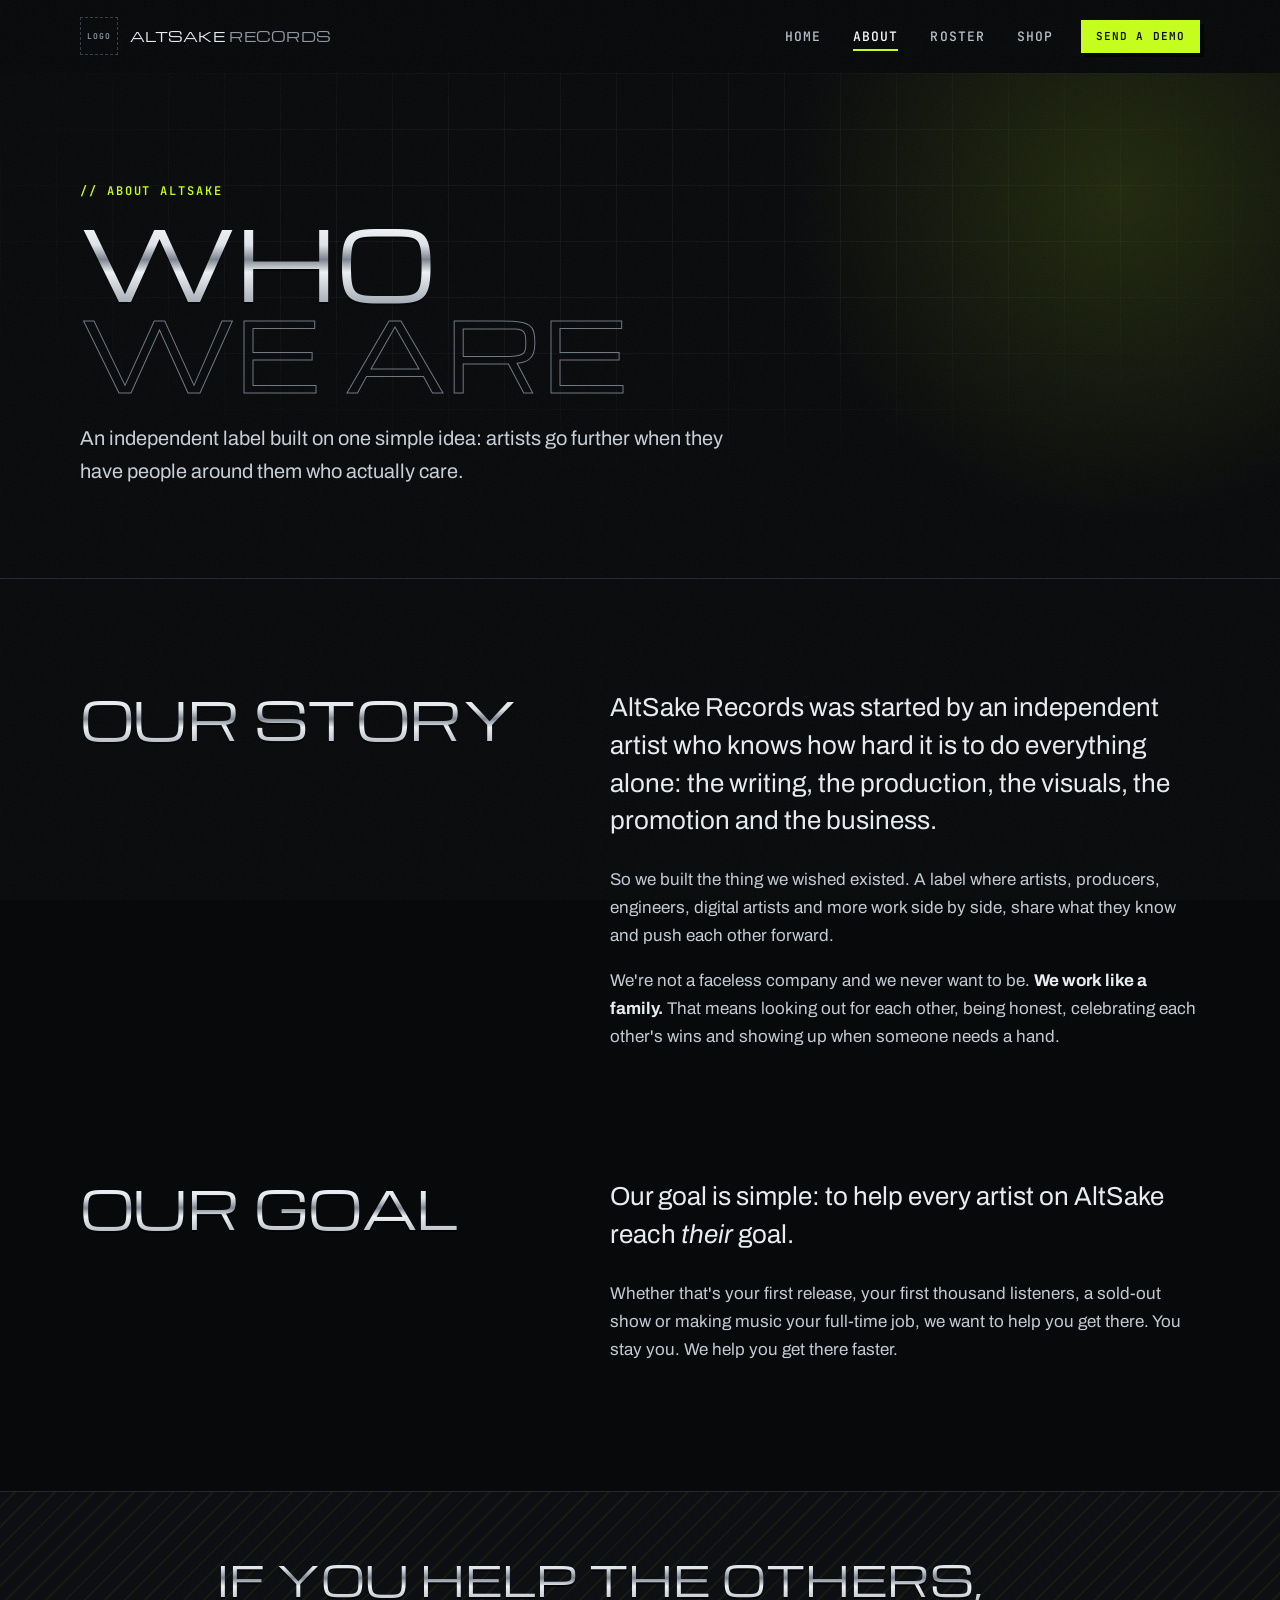
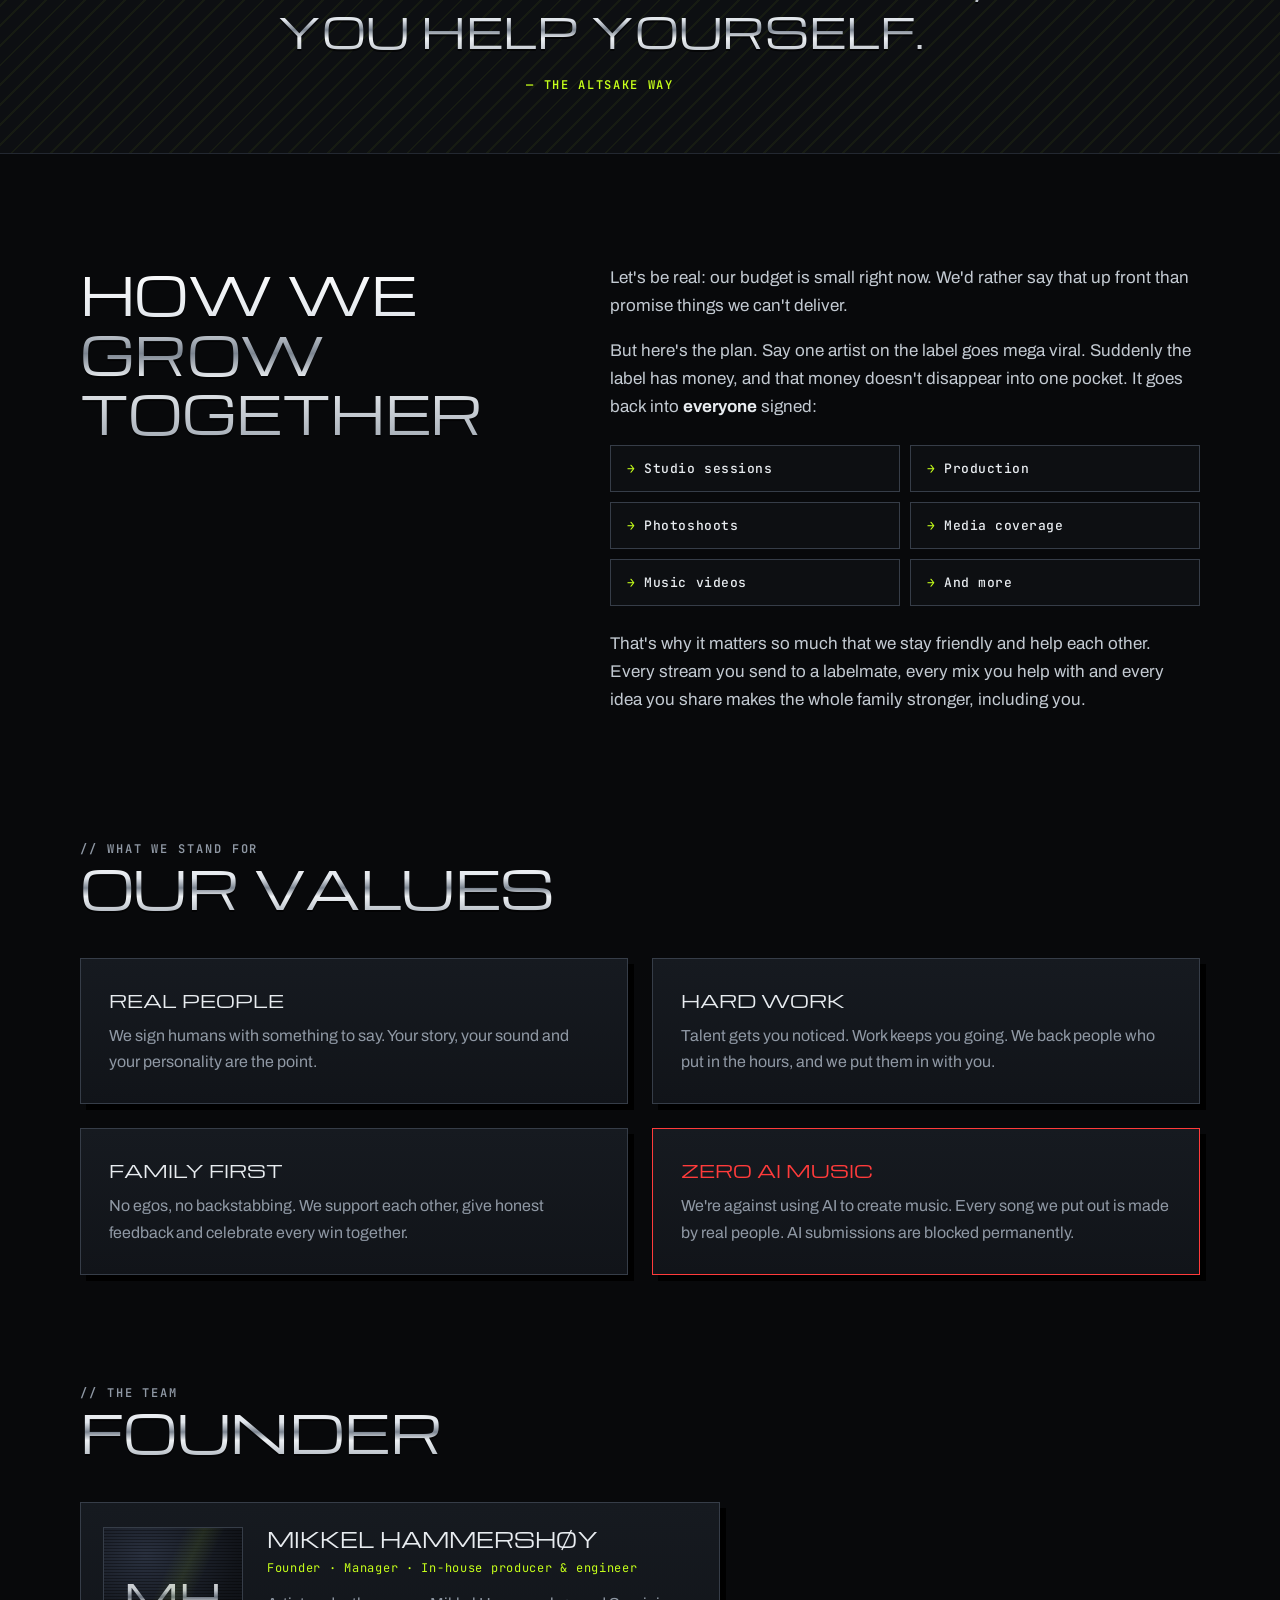
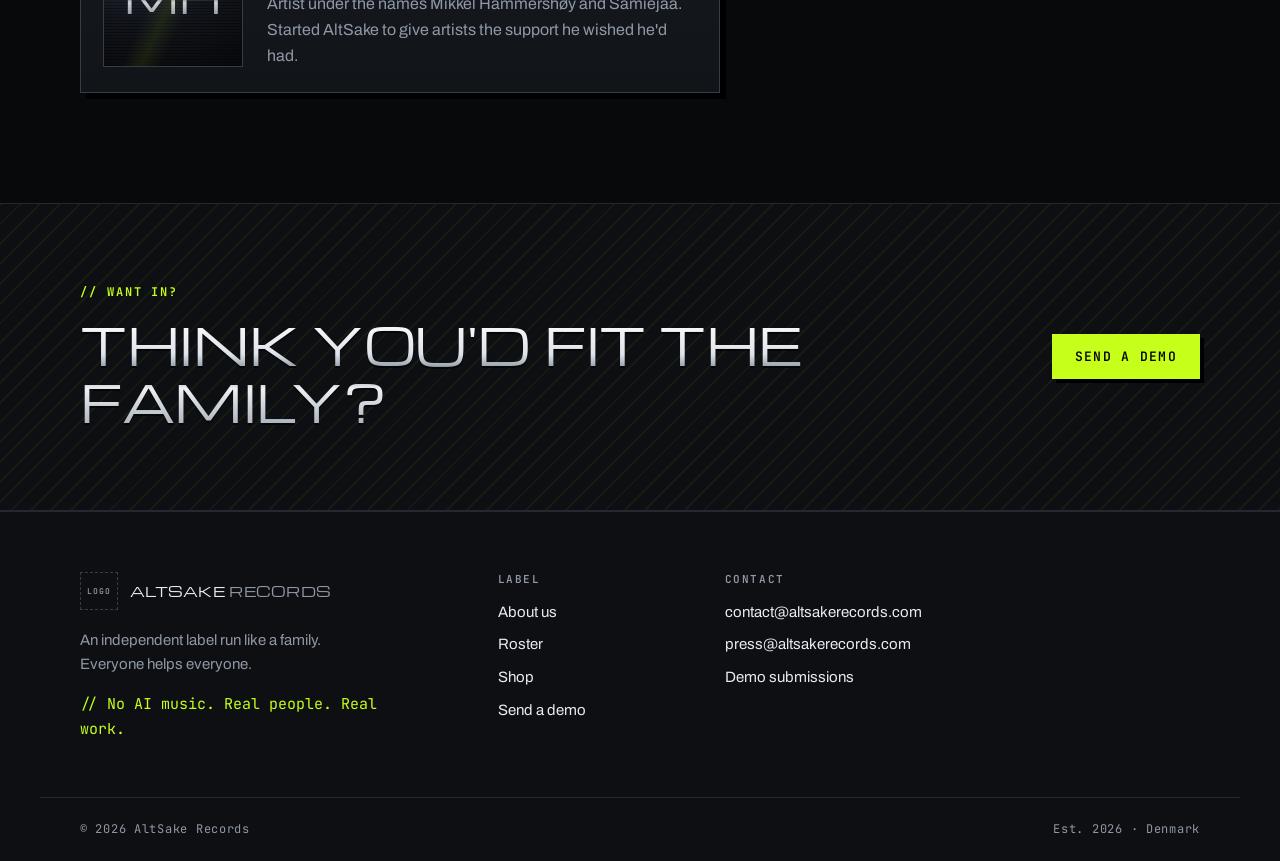
==== about.html @ 9ec0afd3 "Add files via upload" ====
<!DOCTYPE html>
<html lang="en">
<head>
<meta charset="utf-8">
<meta name="viewport" content="width=device-width, initial-scale=1">
<meta name="theme-color" content="#08090b">
<link rel="preconnect" href="https://fonts.googleapis.com">
<link rel="preconnect" href="https://fonts.gstatic.com" crossorigin>
<link href="https://fonts.googleapis.com/css2?family=Archivo:wght@400;500;600;700&family=JetBrains+Mono:wght@400;500;600&family=Michroma&display=swap" rel="stylesheet">
<link rel="stylesheet" href="css/style.css">
<title>About — AltSake Records</title>
<meta name="description" content="Who AltSake Records is, what we believe in and how we work: an independent label run like a family, where everyone helps everyone.">
</head>
<body data-page="about">
<header id="site-header"></header>

<main>
  <section class="hero page-hero">
    <div class="container">
      <p class="kicker">// About AltSake</p>
      <h1 class="hero-title display"><span class="chrome">Who</span><span class="outline">we are</span></h1>
      <p class="lead">An independent label built on one simple idea: artists go further when they have people around them who actually care.</p>
    </div>
  </section>

  <section class="section container">
    <div class="split">
      <h2 class="section-title display chrome">Our story</h2>
      <div class="prose">
        <p class="big">AltSake Records was started by an independent artist who knows how hard it is to do everything alone: the writing, the production, the visuals, the promotion and the business.</p>
        <p>So we built the thing we wished existed. A label where artists, producers, engineers, digital artists and more work side by side, share what they know and push each other forward.</p>
        <p>We're not a faceless company and we never want to be. <strong>We work like a family.</strong> That means looking out for each other, being honest, celebrating each other's wins and showing up when someone needs a hand.</p>
      </div>
    </div>
  </section>

  <section class="section container" style="padding-top:0">
    <div class="split">
      <h2 class="section-title display chrome">Our goal</h2>
      <div class="prose">
        <p class="big">Our goal is simple: to help every artist on AltSake reach <em>their</em> goal.</p>
        <p>Whether that's your first release, your first thousand listeners, a sold-out show or making music your full-time job, we want to help you get there. You stay you. We help you get there faster.</p>
      </div>
    </div>
  </section>

  <section class="cta-band">
    <blockquote class="container quote">
      <span class="chrome">If you help the others,<br>you help yourself.</span>
      <cite>— The AltSake way</cite>
    </blockquote>
  </section>

  <section class="section container">
    <div class="split">
      <h2 class="section-title display chrome">How we grow together</h2>
      <div class="prose">
        <p>Let's be real: our budget is small right now. We'd rather say that up front than promise things we can't deliver.</p>
        <p>But here's the plan. Say one artist on the label goes mega viral. Suddenly the label has money, and that money doesn't disappear into one pocket. It goes back into <strong>everyone</strong> signed:</p>
        <ul class="fund-list">
          <li>Studio sessions</li>
          <li>Production</li>
          <li>Photoshoots</li>
          <li>Media coverage</li>
          <li>Music videos</li>
          <li>And more</li>
        </ul>
        <p style="margin-top:24px">That's why it matters so much that we stay friendly and help each other. Every stream you send to a labelmate, every mix you help with and every idea you share makes the whole family stronger, including you.</p>
      </div>
    </div>
  </section>

  <section class="section container" style="padding-top:0">
    <div class="section-head">
      <div>
        <p class="kicker">// What we stand for</p>
        <h2 class="section-title display chrome">Our values</h2>
      </div>
    </div>
    <div class="values">
      <div class="win value">
        <h3>Real people</h3>
        <p>We sign humans with something to say. Your story, your sound and your personality are the point.</p>
      </div>
      <div class="win value">
        <h3>Hard work</h3>
        <p>Talent gets you noticed. Work keeps you going. We back people who put in the hours, and we put them in with you.</p>
      </div>
      <div class="win value">
        <h3>Family first</h3>
        <p>No egos, no backstabbing. We support each other, give honest feedback and celebrate every win together.</p>
      </div>
      <div class="win value warn">
        <h3>Zero AI music</h3>
        <p>We're against using AI to create music. Every song we put out is made by real people. AI submissions are blocked permanently.</p>
      </div>
    </div>
  </section>

  <section class="section container" style="padding-top:0">
    <div class="section-head">
      <div>
        <p class="kicker">// The team</p>
        <h2 class="section-title display chrome">Founder</h2>
      </div>
    </div>
    <a class="win team-card" href="artist.html?a=mikkel-hammershoy">
      <div class="ph"><span>MH</span></div>
      <div>
        <h3>Mikkel Hammershøy</h3>
        <p class="roles mono">Founder · Manager · In-house producer &amp; engineer</p>
        <p class="muted" style="margin:0">Artist under the names Mikkel Hammershøy and Samiejaa. Started AltSake to give artists the support he wished he'd had.</p>
      </div>
    </a>
  </section>

  <section class="cta-band">
    <div class="container cta-inner">
      <div>
        <p class="kicker">// Want in?</p>
        <h2 class="display chrome">Think you'd fit the family?</h2>
      </div>
      <a class="btn btn-primary" href="demos.html">Send a demo</a>
    </div>
  </section>
</main>

<footer id="site-footer"></footer>
<script src="js/data.js"></script>
<script src="js/main.js"></script>
</body>
</html>
---- css/style.css ----
/* =====================================================================
   ALTSAKE RECORDS — STYLES
   Change the colours in :root to restyle the whole site
   (handy when your logo is ready).
   ===================================================================== */
:root {
  --bg: #08090b;
  --bg-2: #0d0f12;
  --panel: #111419;
  --panel-2: #161a20;
  --line: #232831;
  --line-2: #363d48;
  --text: #e8ecf0;
  --muted: #8f98a4;
  --acid: #c6ff1a;          /* main accent */
  --acid-dim: rgba(198, 255, 26, .14);
  --warn: #ff3b3b;
  --chrome: linear-gradient(180deg, #ffffff 0%, #dfe4ea 34%, #7b8490 50%, #eef1f4 64%, #a2aab4 100%);

  --f-display: "Michroma", "Arial Black", sans-serif;
  --f-body: "Archivo", system-ui, -apple-system, "Segoe UI", sans-serif;
  --f-mono: "JetBrains Mono", ui-monospace, "Courier New", monospace;

  --max: 1200px;
  --pad: clamp(18px, 4vw, 40px);
  --shadow: 6px 6px 0 #000;
}

*, *::before, *::after { box-sizing: border-box; }
html { scroll-behavior: smooth; -webkit-text-size-adjust: 100%; }
body {
  margin: 0;
  background: var(--bg);
  color: var(--text);
  font: 400 16px/1.65 var(--f-body);
  -webkit-font-smoothing: antialiased;
  overflow-x: hidden;
}
body::before { /* faint grain */
  content: ""; position: fixed; inset: 0; pointer-events: none; z-index: 100; opacity: .05;
  background-image: url("data:image/svg+xml,%3Csvg xmlns='http://www.w3.org/2000/svg' width='160' height='160'%3E%3Cfilter id='n'%3E%3CfeTurbulence type='fractalNoise' baseFrequency='.9' numOctaves='3'/%3E%3C/filter%3E%3Crect width='100%25' height='100%25' filter='url(%23n)'/%3E%3C/svg%3E");
}
img { max-width: 100%; display: block; }
a { color: inherit; text-decoration: none; }
p { margin: 0 0 1em; }
h1, h2, h3, h4 { margin: 0; line-height: 1.15; font-weight: 400; }
::selection { background: var(--acid); color: #000; }
:focus-visible { outline: 2px solid var(--acid); outline-offset: 3px; }
.sr-only { position: absolute; width: 1px; height: 1px; overflow: hidden; clip: rect(0 0 0 0); white-space: nowrap; }

.container { width: 100%; max-width: var(--max); margin: 0 auto; padding: 0 var(--pad); }
.section { padding-block: clamp(56px, 9vw, 110px); }
.center { text-align: center; }
.muted { color: var(--muted); }
.mono { font-family: var(--f-mono); }
.small { font-size: 12px; }
.acid { color: var(--acid); }

/* ---------- type ---------- */
.display { font-family: var(--f-display); letter-spacing: -.01em; text-transform: uppercase; }
.chrome {
  background: var(--chrome); -webkit-background-clip: text; background-clip: text; color: transparent;
  filter: drop-shadow(0 2px 0 rgba(0,0,0,.6));
}
.kicker {
  font: 600 12px/1.4 var(--f-mono); letter-spacing: .16em; text-transform: uppercase; color: var(--acid); margin-bottom: 14px;
}
.h2 {
  font-family: var(--f-display); text-transform: uppercase; font-size: clamp(22px, 3vw, 32px);
  margin-bottom: 22px; display: flex; align-items: baseline; gap: 14px;
}
.h3 { font: 600 12px/1.4 var(--f-mono); letter-spacing: .14em; text-transform: uppercase; color: var(--muted); margin-bottom: 12px; }
.num { font-size: 12px; color: var(--acid); letter-spacing: .1em; }
.lead { font-size: clamp(17px, 1.8vw, 20px); color: #c9d0d8; max-width: 60ch; }
.section-head { display: flex; justify-content: space-between; align-items: end; gap: 24px; flex-wrap: wrap; margin-bottom: 40px; }
.section-head p { max-width: 52ch; color: var(--muted); margin: 0; }
.section-title { font-size: clamp(28px, 4.4vw, 52px); }

/* ---------- buttons ---------- */
.btn {
  display: inline-flex; align-items: center; justify-content: center; gap: 8px;
  font: 600 13px/1 var(--f-mono); letter-spacing: .1em; text-transform: uppercase;
  padding: 15px 22px; border: 1px solid var(--line-2); cursor: pointer;
  transition: transform .15s ease, box-shadow .15s ease, background .15s, color .15s, border-color .15s;
  white-space: nowrap;
}
.btn-sm { padding: 10px 14px; font-size: 11px; }
.btn-primary { background: var(--acid); color: #070800; border-color: var(--acid); box-shadow: 4px 4px 0 #000; }
.btn-primary:hover { transform: translate(-2px, -2px); box-shadow: 6px 6px 0 #000, 6px 6px 0 1px var(--acid); }
.btn-ghost { background: linear-gradient(180deg, #1b1f26, #111419); color: var(--text); box-shadow: inset 0 1px 0 rgba(255,255,255,.08); }
.btn-ghost:hover { border-color: var(--acid); color: var(--acid); }
.btn.is-disabled { opacity: .5; cursor: default; pointer-events: none; }
.btn-row { display: flex; flex-wrap: wrap; gap: 12px; margin-top: 28px; }
.link-arrow { font: 600 13px var(--f-mono); color: var(--acid); letter-spacing: .04em; border-bottom: 1px solid transparent; }
.link-arrow:hover { border-color: var(--acid); }

/* ---------- early-2000s window panel ---------- */
.win {
  background: linear-gradient(180deg, var(--panel-2), var(--panel));
  border: 1px solid var(--line-2);
  box-shadow: var(--shadow);
  position: relative;
}
.win-bar {
  display: flex; align-items: center; gap: 10px; padding: 7px 10px;
  background: linear-gradient(180deg, #2c323b 0%, #1c2026 55%, #171a1f 100%);
  border-bottom: 1px solid #000;
  box-shadow: inset 0 1px 0 rgba(255,255,255,.12);
  font: 500 11px/1 var(--f-mono); letter-spacing: .08em; color: var(--muted); text-transform: lowercase;
}
.dots { display: inline-flex; gap: 5px; }
.dots i { width: 9px; height: 9px; border: 1px solid #5a636f; background: linear-gradient(180deg, #3a414b, #20242a); }
.dots i:first-child { background: var(--acid); border-color: var(--acid); }
.win-title { overflow: hidden; text-overflow: ellipsis; white-space: nowrap; }

/* ---------- chips ---------- */
.chips { list-style: none; padding: 0; margin: 0 0 14px; display: flex; flex-wrap: wrap; gap: 6px; }
.chips li {
  font: 500 11px/1 var(--f-mono); letter-spacing: .06em; text-transform: uppercase;
  padding: 6px 8px; border: 1px solid var(--line-2); color: #c5ccd4; background: rgba(255,255,255,.02);
}
.roles { font-size: 12px; color: var(--acid); letter-spacing: .06em; margin-bottom: 12px; }

/* ---------- photo placeholder ---------- */
.ph {
  width: 100%; height: 100%; display: grid; place-items: center; position: relative; overflow: hidden;
  background:
    repeating-linear-gradient(0deg, rgba(0,0,0,.35) 0 1px, transparent 1px 3px),
    radial-gradient(120% 90% at 30% 20%, #2a3140 0%, #12151b 55%, #090a0d 100%);
}
.ph::after {
  content: ""; position: absolute; inset: 0;
  background: linear-gradient(115deg, transparent 40%, rgba(198,255,26,.08) 50%, transparent 60%);
}
.ph span {
  font: 400 clamp(36px, 8vw, 72px)/1 var(--f-display);
  background: var(--chrome); -webkit-background-clip: text; background-clip: text; color: transparent; opacity: .85;
}

/* =====================================================================
   HEADER
   ===================================================================== */
#site-header {
  position: sticky; top: 0; z-index: 50;
  background: rgba(8, 9, 11, .72); backdrop-filter: blur(12px); -webkit-backdrop-filter: blur(12px);
  border-bottom: 1px solid transparent; transition: border-color .2s, background .2s;
}
#site-header.scrolled { border-color: var(--line); background: rgba(8, 9, 11, .92); }
.nav-wrap { display: flex; align-items: center; justify-content: space-between; height: 72px; gap: 20px; }
.brand { display: inline-flex; align-items: center; gap: 12px; }
.logo-ph {
  width: 38px; height: 38px; display: grid; place-items: center;
  border: 1px dashed var(--line-2); font: 600 8px var(--f-mono); letter-spacing: .1em; color: var(--muted);
}
.logo-img { height: 38px; width: auto; }
.brand-name { font: 400 14px/1 var(--f-display); text-transform: uppercase; letter-spacing: .02em; }
.brand-name em { font-style: normal; color: var(--muted); }
.nav { display: flex; align-items: center; gap: 4px; }
.nav a:not(.btn) {
  font: 500 13px var(--f-mono); letter-spacing: .08em; text-transform: uppercase; color: #b9c1ca;
  padding: 10px 14px; position: relative;
}
.nav a:not(.btn):hover, .nav a.is-active { color: #fff; }
.nav a.is-active:not(.btn)::after {
  content: ""; position: absolute; left: 14px; right: 14px; bottom: 4px; height: 2px; background: var(--acid);
}
.nav .btn { margin-left: 10px; }
.nav-toggle { display: none; }

@media (max-width: 820px) {
  .nav-toggle {
    display: flex; flex-direction: column; justify-content: center; gap: 5px;
    width: 44px; height: 44px; padding: 0 10px; background: none; border: 1px solid var(--line-2); cursor: pointer;
  }
  .nav-toggle .bar { height: 2px; background: var(--text); transition: transform .2s, opacity .2s; }
  .menu-open .nav-toggle .bar:nth-child(1) { transform: translateY(7px) rotate(45deg); }
  .menu-open .nav-toggle .bar:nth-child(2) { opacity: 0; }
  .menu-open .nav-toggle .bar:nth-child(3) { transform: translateY(-7px) rotate(-45deg); }
  .nav {
    position: fixed; inset: 72px 0 auto 0; flex-direction: column; align-items: stretch; gap: 0;
    background: var(--bg); border-bottom: 1px solid var(--line); padding: 8px var(--pad) 24px;
    transform: translateY(-8px); opacity: 0; visibility: hidden; transition: .2s ease;
  }
  .menu-open .nav { transform: none; opacity: 1; visibility: visible; }
  .nav a:not(.btn) { padding: 16px 0; border-bottom: 1px solid var(--line); font-size: 15px; }
  .nav a.is-active:not(.btn)::after { left: 0; right: auto; width: 24px; bottom: -1px; }
  .nav .btn { margin: 20px 0 0; padding: 16px; }
}

/* =====================================================================
   HERO
   ===================================================================== */
.hero {
  position: relative; overflow: hidden; border-bottom: 1px solid var(--line);
  padding: clamp(70px, 12vw, 150px) 0 clamp(60px, 9vw, 110px);
}
.hero::before { /* grid */
  content: ""; position: absolute; inset: 0;
  background-image:
    linear-gradient(rgba(255,255,255,.045) 1px, transparent 1px),
    linear-gradient(90deg, rgba(255,255,255,.045) 1px, transparent 1px);
  background-size: 56px 56px;
  mask-image: radial-gradient(ellipse 80% 70% at 50% 30%, #000 30%, transparent 75%);
  -webkit-mask-image: radial-gradient(ellipse 80% 70% at 50% 30%, #000 30%, transparent 75%);
}
.hero::after { /* glow */
  content: ""; position: absolute; width: 760px; height: 760px; right: -220px; top: -260px;
  background: radial-gradient(circle, rgba(198,255,26,.13), transparent 62%); pointer-events: none;
}
.hero .container { position: relative; z-index: 1; }
.hero-title { font-size: clamp(42px, 9.5vw, 128px); line-height: .95; margin-bottom: 26px; }
.hero-title span { display: block; }
.hero-title .outline { color: transparent; -webkit-text-stroke: 1px #6f7884; background: none; filter: none; }
.hero-meta { display: flex; flex-wrap: wrap; gap: 8px 22px; margin-top: 46px; font: 500 12px var(--f-mono); color: var(--muted); letter-spacing: .1em; text-transform: uppercase; }
.hero-meta span::before { content: "■ "; color: var(--acid); }

.page-hero { padding: clamp(60px, 9vw, 110px) 0 clamp(40px, 6vw, 70px); }
.page-hero .hero-title { font-size: clamp(38px, 7.5vw, 96px); }

/* ---------- ticker ---------- */
.ticker { border-bottom: 1px solid var(--line); background: var(--acid); color: #070800; overflow: hidden; }
.ticker-track { display: flex; width: max-content; animation: tick 38s linear infinite; }
.ticker-track span { font: 600 13px/1 var(--f-mono); letter-spacing: .14em; text-transform: uppercase; padding: 13px 0; white-space: nowrap; }
.ticker-track span::after { content: "✦"; margin: 0 22px; }
@keyframes tick { to { transform: translateX(-50%); } }
@media (prefers-reduced-motion: reduce) { .ticker-track { animation: none; } html { scroll-behavior: auto; } }

/* =====================================================================
   FRONT PAGE BLOCKS
   ===================================================================== */
.latest-inner { display: grid; grid-template-columns: minmax(0, 340px) 1fr; gap: clamp(24px, 4vw, 48px); padding: clamp(20px, 3vw, 36px); align-items: center; }
.latest-art { aspect-ratio: 1; border: 1px solid var(--line-2); overflow: hidden; }
.latest-art img { width: 100%; height: 100%; object-fit: cover; }
.latest-text h2 { font-size: clamp(34px, 6vw, 72px); margin-bottom: 8px; }
.latest-artist { font: 600 14px var(--f-mono); letter-spacing: .06em; color: #fff; margin-bottom: 14px; }
.latest-text p:not(.kicker):not(.latest-artist) { color: var(--muted); max-width: 48ch; }
@media (max-width: 700px) { .latest-inner { grid-template-columns: 1fr; } .latest-art { max-width: 280px; } }

.offer-grid { display: grid; grid-template-columns: repeat(3, 1fr); border-top: 1px solid var(--line); border-left: 1px solid var(--line); }
.offer { padding: clamp(22px, 3vw, 34px); border-right: 1px solid var(--line); border-bottom: 1px solid var(--line); transition: background .2s; }
.offer:hover { background: var(--panel); }
.offer .num { display: block; margin-bottom: 26px; }
.offer h3 { font: 400 17px/1.25 var(--f-display); text-transform: uppercase; margin-bottom: 10px; }
.offer p { color: var(--muted); margin: 0; font-size: 15px; }
@media (max-width: 900px) { .offer-grid { grid-template-columns: repeat(2, 1fr); } }
@media (max-width: 560px) { .offer-grid { grid-template-columns: 1fr; } }

.steps { display: grid; grid-template-columns: repeat(3, 1fr); gap: 18px; counter-reset: s; }
.step { padding: 28px; border: 1px solid var(--line-2); background: var(--bg-2); position: relative; }
.step::before {
  counter-increment: s; content: "0" counter(s);
  font: 400 44px/1 var(--f-display); display: block; margin-bottom: 18px;
  background: var(--chrome); -webkit-background-clip: text; background-clip: text; color: transparent;
}
.step h3 { font: 600 16px var(--f-body); margin-bottom: 8px; }
.step p { color: var(--muted); margin: 0; font-size: 15px; }
@media (max-width: 800px) { .steps { grid-template-columns: 1fr; } }

.cta-band {
  border-top: 1px solid var(--line); border-bottom: 1px solid var(--line);
  background:
    repeating-linear-gradient(-45deg, rgba(198,255,26,.05) 0 2px, transparent 2px 14px), var(--bg-2);
}
.cta-inner { display: flex; align-items: center; justify-content: space-between; gap: 30px; flex-wrap: wrap; padding-block: clamp(50px, 7vw, 80px); }
.cta-inner h2 { font-size: clamp(26px, 4.4vw, 50px); max-width: 16ch; }

/* =====================================================================
   ROSTER
   ===================================================================== */
.roster-grid { display: grid; grid-template-columns: repeat(auto-fill, minmax(290px, 1fr)); gap: 28px; align-items: start; }
.artist-photo { display: block; aspect-ratio: 4 / 5; overflow: hidden; position: relative; border-bottom: 1px solid var(--line-2); }
.artist-photo img, .artist-photo .ph { width: 100%; height: 100%; object-fit: cover; transition: transform .5s ease, filter .3s; }
.artist-photo img { filter: grayscale(.25) contrast(1.05); }
.artist-photo:hover img, .artist-photo:hover .ph { transform: scale(1.04); filter: none; }
.photo-cta {
  position: absolute; left: 12px; bottom: 12px; font-size: 11px; letter-spacing: .1em; text-transform: uppercase;
  background: var(--acid); color: #000; padding: 8px 10px; transform: translateY(8px); opacity: 0; transition: .2s ease;
}
.artist-photo:hover .photo-cta, .artist-photo:focus-visible .photo-cta { transform: none; opacity: 1; }
@media (hover: none) { .photo-cta { opacity: 1; transform: none; } }
.artist-body { padding: 22px; }
.artist-name { font: 400 22px/1.2 var(--f-display); text-transform: uppercase; margin-bottom: 8px; }
.artist-name a:hover { color: var(--acid); }
.artist-short { color: #c3cad2; font-size: 15px; }

.more { border-top: 1px solid var(--line); margin-top: 6px; }
.more summary {
  list-style: none; cursor: pointer; padding: 14px 0 2px; display: flex; justify-content: space-between; align-items: center;
  font: 600 12px var(--f-mono); letter-spacing: .12em; text-transform: uppercase; color: var(--text);
}
.more summary::-webkit-details-marker { display: none; }
.more summary::after { content: "+"; font-size: 18px; color: var(--acid); transition: transform .2s; }
.more[open] summary::after { transform: rotate(45deg); }
.more .when-open, .more[open] .when-closed { display: none; }
.more[open] .when-open { display: inline; }
.more summary:hover { color: var(--acid); }
.more-body { padding-top: 12px; font-size: 15px; color: var(--muted); animation: fade .25s ease; }
@keyframes fade { from { opacity: 0; transform: translateY(-4px); } }

/* =====================================================================
   ARTIST PAGE
   ===================================================================== */
.artist-hero { display: grid; grid-template-columns: minmax(0, 5fr) minmax(0, 7fr); gap: clamp(28px, 5vw, 64px); padding-top: clamp(36px, 6vw, 70px); align-items: center; }
.artist-hero-photo > img, .artist-hero-photo > .ph { aspect-ratio: 4 / 5; width: 100%; object-fit: cover; }
.back { display: inline-block; font-size: 12px; letter-spacing: .1em; text-transform: uppercase; color: var(--muted); margin-bottom: 28px; }
.back:hover { color: var(--acid); }
.artist-title { font-size: clamp(36px, 6.5vw, 82px); line-height: 1; margin-bottom: 16px; overflow-wrap: anywhere; }
@media (max-width: 820px) { .artist-hero { grid-template-columns: 1fr; } .artist-hero-photo { max-width: 460px; } }

.artist-main { display: grid; grid-template-columns: 1.4fr 1fr; gap: clamp(28px, 6vw, 80px); }
.artist-col > p { color: #c3cad2; }
@media (max-width: 860px) { .artist-main { grid-template-columns: 1fr; } }
.embed { margin-top: 28px; border: 1px solid var(--line-2); }
.embed iframe { display: block; }

.releases { list-style: none; margin: 0; padding: 0; border-top: 1px solid var(--line); }
.releases li > a, .releases li > div { display: grid; grid-template-columns: 1fr auto auto; gap: 14px; align-items: center; padding: 16px 0; border-bottom: 1px solid var(--line); }
.releases li > a:hover .rel-title { color: var(--acid); }
.rel-title { font-weight: 600; }
.rel-meta { font-size: 11px; color: var(--muted); letter-spacing: .08em; text-transform: uppercase; }
.rel-go { color: var(--acid); }

.presskit-inner { padding: clamp(22px, 4vw, 44px); }
.presskit-head { margin-bottom: 28px; }
.presskit-head .h2 { margin-bottom: 8px; }
.pk-grid { display: grid; grid-template-columns: repeat(2, 1fr); gap: 1px; background: var(--line); border: 1px solid var(--line); }
.pk-block { background: var(--panel); padding: 24px; }
.pk-wide { grid-column: 1 / -1; }
.pk-block p { color: #c3cad2; }
.facts { margin: 0; }
.facts div { display: grid; grid-template-columns: 120px 1fr; gap: 12px; padding: 8px 0; border-bottom: 1px dashed var(--line); font-size: 15px; }
.facts div:last-child { border: 0; }
.facts dt { font: 500 12px/1.9 var(--f-mono); color: var(--muted); text-transform: uppercase; letter-spacing: .06em; }
.facts dd { margin: 0; }
.pk-photos { display: grid; grid-template-columns: repeat(auto-fill, minmax(160px, 1fr)); gap: 12px; }
.pk-photos a { position: relative; border: 1px solid var(--line-2); }
.pk-photos img { aspect-ratio: 1; object-fit: cover; width: 100%; }
.pk-photos span { position: absolute; left: 0; right: 0; bottom: 0; background: rgba(0,0,0,.75); font-size: 11px; padding: 6px 8px; }
@media (max-width: 700px) { .pk-grid { grid-template-columns: 1fr; } .facts div { grid-template-columns: 1fr; gap: 0; } }

/* =====================================================================
   ABOUT
   ===================================================================== */
.split { display: grid; grid-template-columns: 1fr 1.3fr; gap: clamp(28px, 6vw, 90px); align-items: start; }
.split .section-title { position: sticky; top: 110px; }
.prose p { color: #c3cad2; font-size: 17px; }
.prose p.big { font-size: clamp(20px, 2.3vw, 26px); color: var(--text); line-height: 1.45; }
.prose strong { color: var(--text); }
@media (max-width: 860px) { .split { grid-template-columns: 1fr; } .split .section-title { position: static; } }

.quote {
  margin: 0; padding: clamp(28px, 5vw, 60px); text-align: center;
  font: 400 clamp(22px, 3.6vw, 42px)/1.25 var(--f-display); text-transform: uppercase;
}
.quote cite { display: block; margin-top: 20px; font: 600 12px var(--f-mono); letter-spacing: .14em; color: var(--acid); font-style: normal; }

.fund-list { list-style: none; margin: 24px 0 0; padding: 0; display: grid; grid-template-columns: repeat(2, 1fr); gap: 10px; }
.fund-list li { padding: 14px 16px; border: 1px solid var(--line-2); background: var(--bg-2); font: 500 13px var(--f-mono); letter-spacing: .04em; }
.fund-list li::before { content: "→ "; color: var(--acid); }
@media (max-width: 520px) { .fund-list { grid-template-columns: 1fr; } }

.values { display: grid; grid-template-columns: repeat(2, 1fr); gap: 24px; }
.value { padding: 28px; }
.value h3 { font: 400 18px var(--f-display); text-transform: uppercase; margin-bottom: 10px; }
.value p { color: var(--muted); margin: 0; }
.value.warn { border-color: var(--warn); }
.value.warn h3 { color: var(--warn); }
@media (max-width: 760px) { .values { grid-template-columns: 1fr; } }

.team-card { display: grid; grid-template-columns: 140px 1fr; gap: 24px; align-items: center; padding: 22px; max-width: 640px; }
.team-card .ph, .team-card img { width: 140px; height: 140px; object-fit: cover; border: 1px solid var(--line-2); }
.team-card .ph span { font-size: 40px; }
.team-card h3 { font: 400 20px var(--f-display); text-transform: uppercase; margin-bottom: 6px; }
@media (max-width: 520px) { .team-card { grid-template-columns: 1fr; } }

/* =====================================================================
   SHOP
   ===================================================================== */
.filters { display: flex; flex-wrap: wrap; gap: 8px; margin-bottom: 28px; }
.filter {
  font: 600 12px var(--f-mono); letter-spacing: .08em; text-transform: uppercase; cursor: pointer;
  padding: 10px 14px; background: transparent; color: var(--muted); border: 1px solid var(--line-2);
}
.filter:hover { color: var(--text); }
.filter.is-active { background: var(--text); color: #000; border-color: var(--text); }
.shop-grid { display: grid; grid-template-columns: repeat(auto-fill, minmax(240px, 1fr)); gap: 24px; }
.product-img { aspect-ratio: 1; overflow: hidden; position: relative; border-bottom: 1px solid var(--line-2); }
.product-img img, .product-img .ph { width: 100%; height: 100%; object-fit: cover; transition: transform .4s; }
.product:hover .product-img img, .product:hover .product-img .ph { transform: scale(1.04); }
.product-img .ph span { font-size: 54px; }
.tag { position: absolute; top: 10px; right: 10px; background: var(--acid); color: #000; font-size: 10px; padding: 5px 7px; letter-spacing: .1em; text-transform: uppercase; }
.product-body { padding: 18px; }
.product-body .kicker { margin-bottom: 6px; font-size: 11px; }
.product-name { font: 600 17px/1.3 var(--f-body); margin-bottom: 16px; min-height: 2.6em; }
.product-foot { display: flex; align-items: center; justify-content: space-between; gap: 10px; }
.price { font-size: 15px; }
.notice { display: flex; gap: 14px; align-items: flex-start; padding: 18px 20px; border: 1px solid var(--line-2); background: var(--bg-2); margin-top: 48px; color: var(--muted); font-size: 15px; }
.notice b { color: var(--text); }

/* =====================================================================
   DEMOS
   ===================================================================== */
.demo-layout { display: grid; grid-template-columns: 1fr 1.25fr; gap: clamp(28px, 5vw, 64px); align-items: start; }
.demo-side { position: sticky; top: 100px; display: grid; gap: 24px; }
@media (max-width: 900px) { .demo-layout { grid-template-columns: 1fr; } .demo-side { position: static; } }

.checklist { list-style: none; margin: 0; padding: 0; counter-reset: c; }
.checklist li { display: grid; grid-template-columns: 38px 1fr; gap: 12px; padding: 16px 0; border-bottom: 1px solid var(--line); }
.checklist li::before {
  counter-increment: c; content: counter(c);
  width: 30px; height: 30px; display: grid; place-items: center;
  border: 1px solid var(--acid); color: var(--acid); font: 600 13px var(--f-mono);
}
.checklist b { display: block; margin-bottom: 2px; }
.checklist span { color: var(--muted); font-size: 15px; }

.ai-policy { border: 1px solid var(--warn); box-shadow: 6px 6px 0 rgba(255,59,59,.25); background: linear-gradient(180deg, #1c0f10, #120a0b); }
.ai-policy .win-bar { background: linear-gradient(180deg, #4a1517, #2a0c0d); color: #ffb3b3; }
.ai-policy .dots i:first-child { background: var(--warn); border-color: var(--warn); }
.ai-policy-inner { padding: 24px; }
.ai-policy h2 { font: 400 20px/1.2 var(--f-display); text-transform: uppercase; color: var(--warn); margin-bottom: 12px; }
.ai-policy p { color: #e9caca; font-size: 15px; }
.ai-policy p:last-child { margin: 0; }

.form-wrap { padding: clamp(20px, 3.5vw, 40px); }
.form-grid { display: grid; grid-template-columns: 1fr 1fr; gap: 20px; }
.field { display: grid; gap: 8px; }
.field.full { grid-column: 1 / -1; }
.field label, .field .label {
  font: 600 11px var(--f-mono); letter-spacing: .12em; text-transform: uppercase; color: #c5ccd4;
  display: flex; justify-content: space-between; gap: 10px;
}
.req { color: var(--acid); }
.hint { font: 400 13px/1.5 var(--f-body); color: var(--muted); margin: -2px 0 0; }
input[type=text], input[type=email], input[type=url], select, textarea {
  width: 100%; font: 400 16px/1.5 var(--f-body); color: var(--text);
  background: #090a0d; border: 1px solid var(--line-2); padding: 13px 14px; border-radius: 0;
  box-shadow: inset 2px 2px 0 rgba(0,0,0,.5); transition: border-color .15s, box-shadow .15s;
  -webkit-appearance: none; appearance: none;
}
select {
  background-image: linear-gradient(45deg, transparent 50%, var(--acid) 50%), linear-gradient(135deg, var(--acid) 50%, transparent 50%);
  background-position: calc(100% - 20px) 55%, calc(100% - 15px) 55%; background-size: 5px 5px; background-repeat: no-repeat;
}
textarea { resize: vertical; min-height: 120px; }
input:focus, select:focus, textarea:focus { outline: none; border-color: var(--acid); box-shadow: 0 0 0 3px var(--acid-dim); }
input::placeholder, textarea::placeholder { color: #5d6672; }
.check { display: grid; grid-template-columns: 22px 1fr; gap: 12px; align-items: start; font-size: 15px; color: #c3cad2; cursor: pointer; padding: 14px; border: 1px solid var(--line-2); background: #0b0c0f; }
.check input { width: 20px; height: 20px; margin: 2px 0 0; accent-color: var(--acid); cursor: pointer; }
.check.warn { border-color: rgba(255,59,59,.5); }
.check b { color: var(--text); }
.hp { position: absolute !important; left: -9999px; }
.form-actions { display: flex; align-items: center; gap: 18px; flex-wrap: wrap; margin-top: 8px; }
.form-actions .btn { min-width: 200px; }
.form-actions .btn:disabled { opacity: .6; cursor: wait; transform: none; }
.form-status { padding: 18px 20px; border: 1px solid; font-size: 15px; margin-top: 4px; }
.form-status.success { border-color: var(--acid); background: var(--acid-dim); color: var(--text); }
.form-status.error { border-color: var(--warn); background: rgba(255,59,59,.1); color: #ffd1d1; }
.form-status a { text-decoration: underline; }
@media (max-width: 620px) { .form-grid { grid-template-columns: 1fr; } .form-actions .btn { width: 100%; } }

/* =====================================================================
   FOOTER
   ===================================================================== */
#site-footer { border-top: 1px solid var(--line); background: var(--bg-2); margin-top: 0; }
.footer-grid { display: grid; grid-template-columns: 2fr 1fr 1.3fr 1fr; gap: 36px; padding-block: 60px 40px; }
.footer-brand p { color: var(--muted); max-width: 34ch; margin-top: 18px; font-size: 15px; }
.footer-brand p.acid { color: var(--acid); margin-top: 0; }
#site-footer h4 { font: 600 11px var(--f-mono); letter-spacing: .14em; text-transform: uppercase; color: var(--muted); margin-bottom: 14px; }
#site-footer ul { list-style: none; margin: 0; padding: 0; display: grid; gap: 8px; font-size: 15px; }
#site-footer ul a { overflow-wrap: anywhere; }
#site-footer ul a:hover { color: var(--acid); }
.footer-bottom { display: flex; justify-content: space-between; flex-wrap: wrap; gap: 10px; padding-block: 22px; border-top: 1px solid var(--line); color: var(--muted); letter-spacing: .06em; }
@media (max-width: 860px) { .footer-grid { grid-template-columns: 1fr 1fr; } .footer-brand { grid-column: 1 / -1; } }
@media (max-width: 460px) { .footer-grid { grid-template-columns: 1fr; } }

/* checkbox rows inside form fields */
.field label.check { display: grid; font: 400 15px/1.5 var(--f-body); letter-spacing: 0; text-transform: none; color: #c3cad2; }
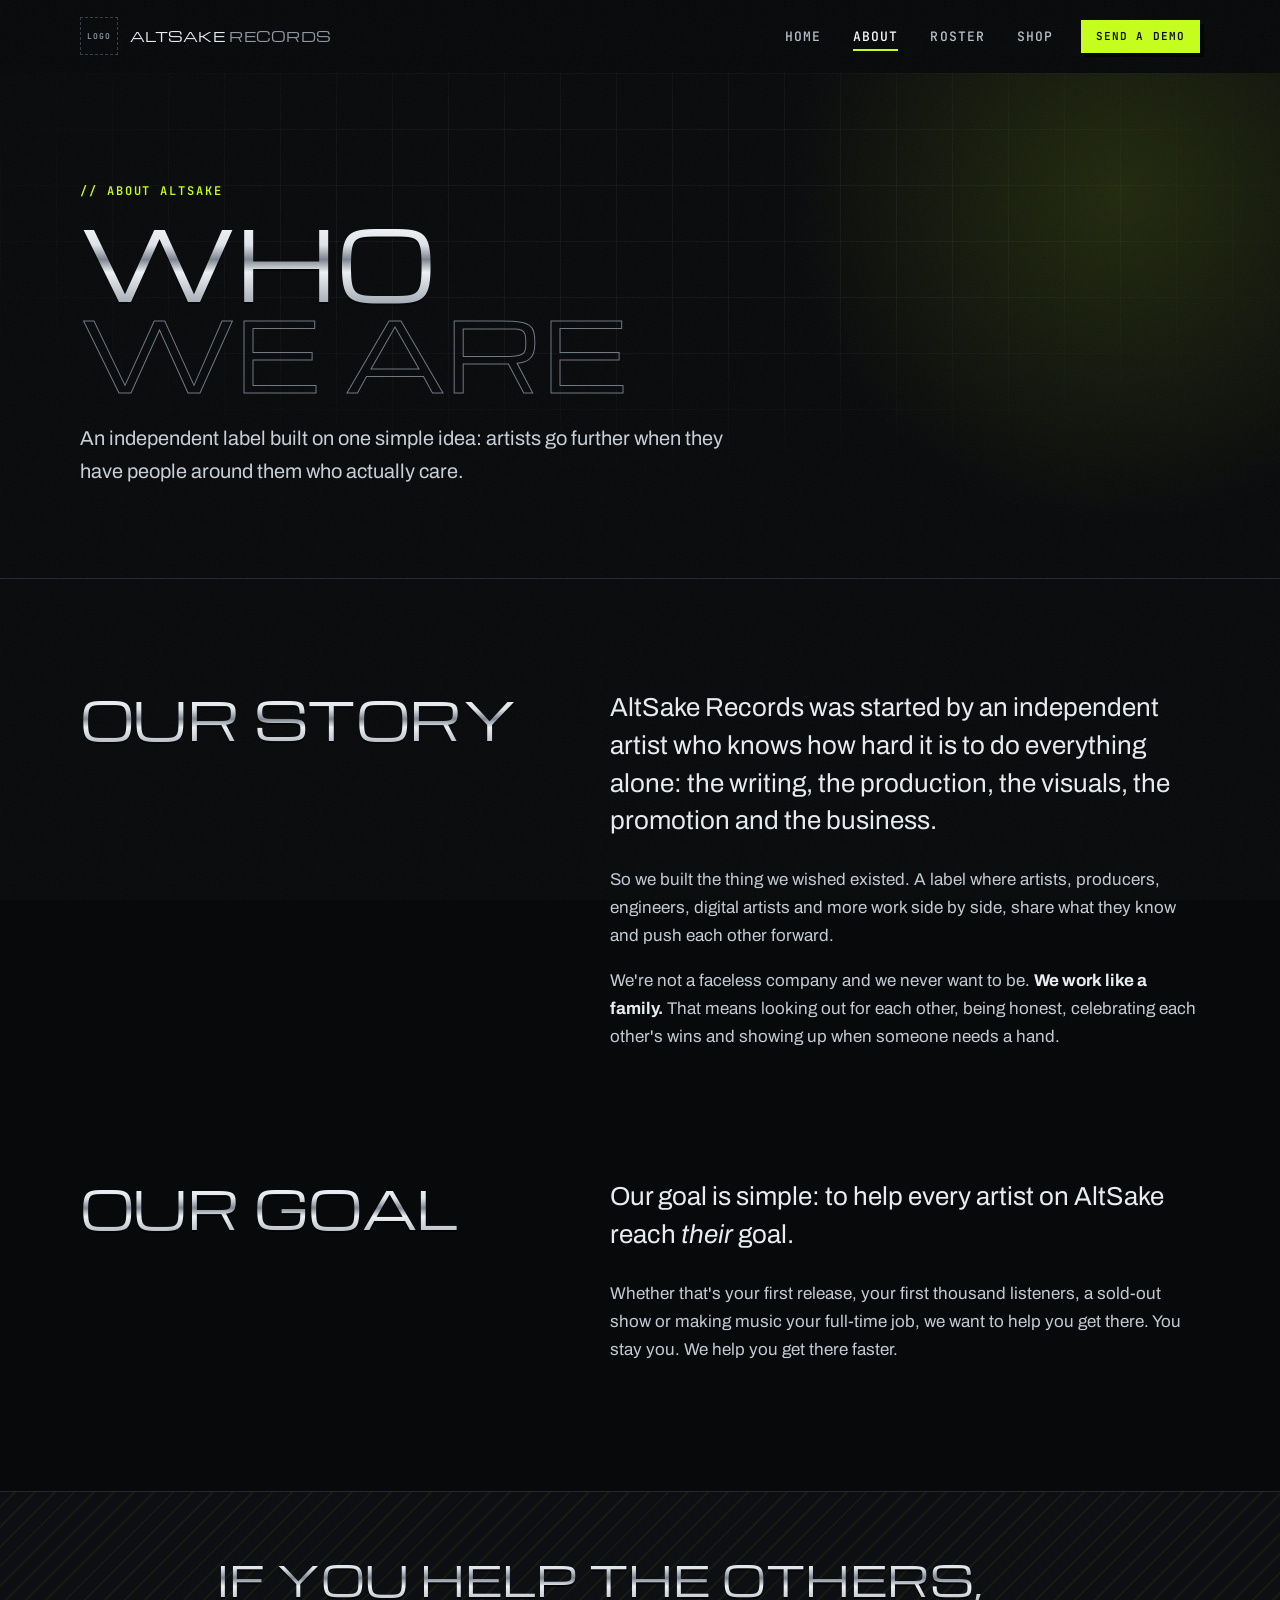
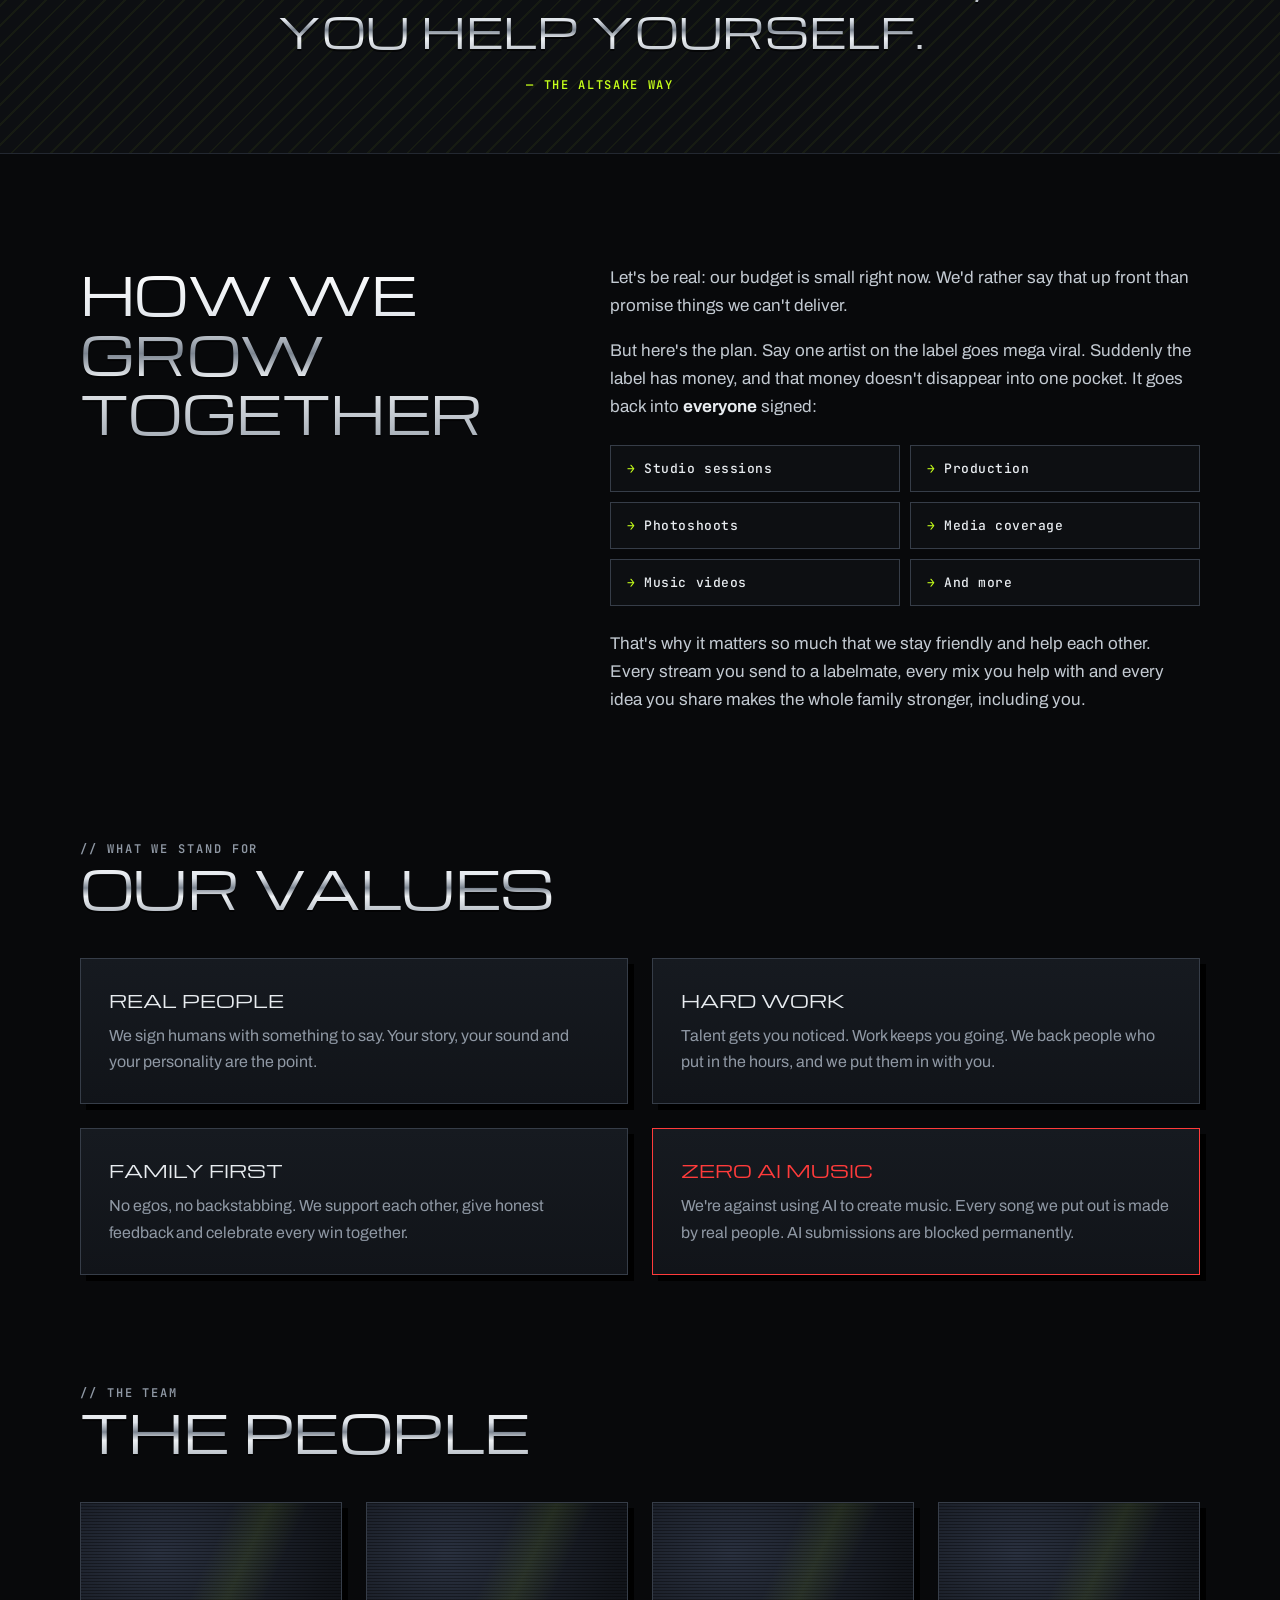
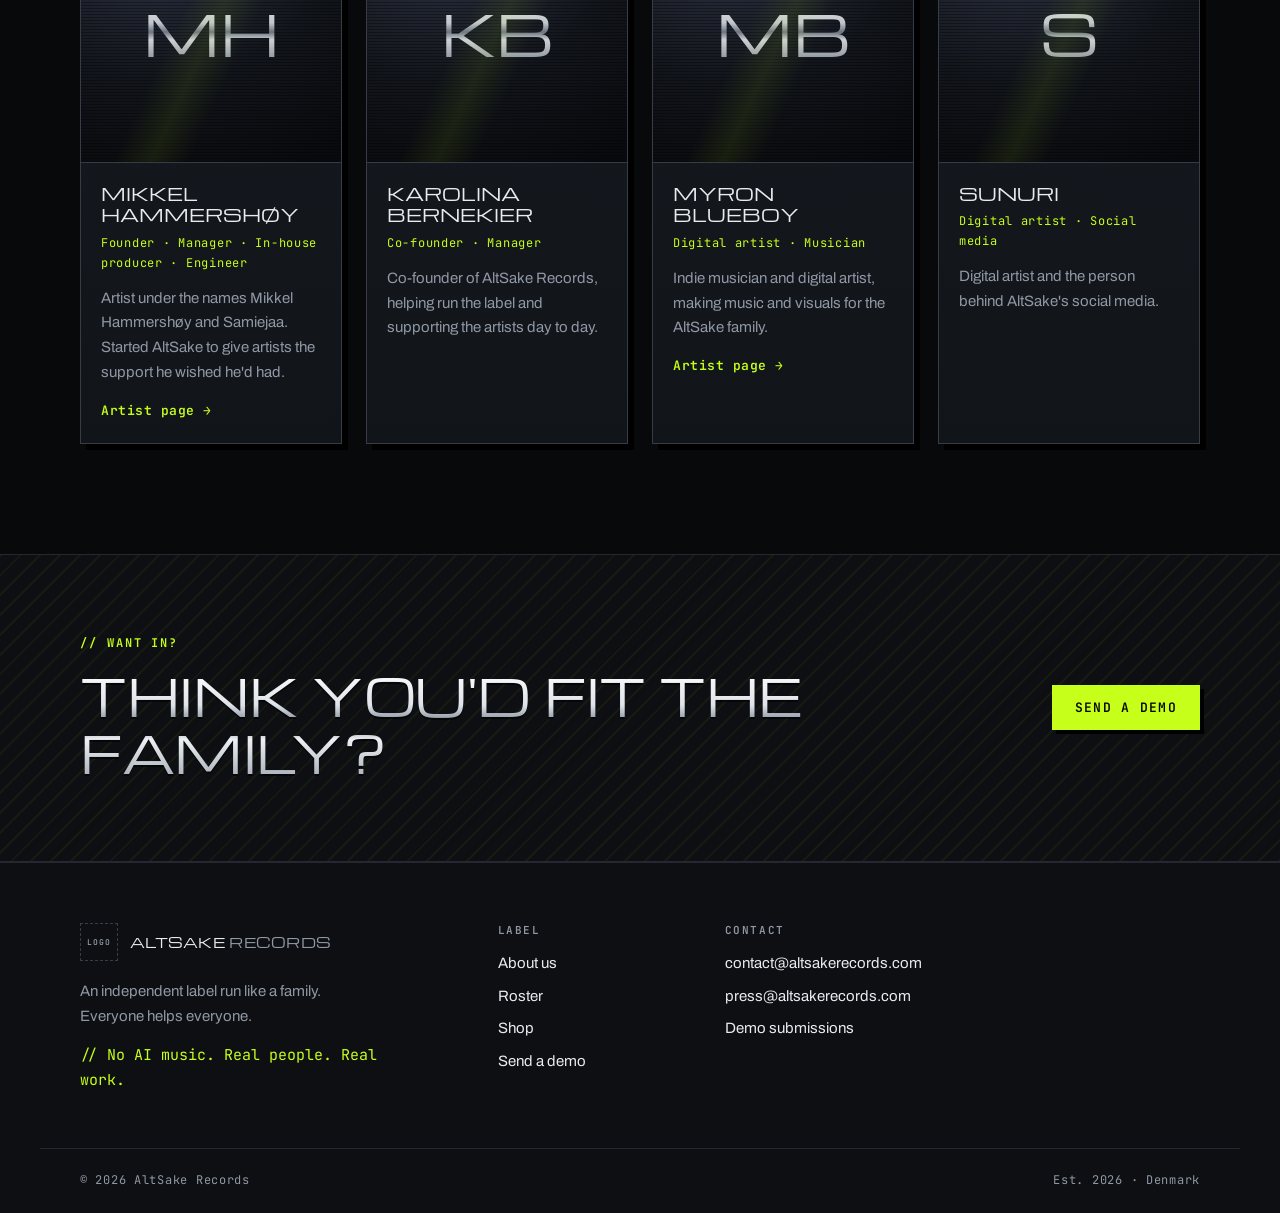
==== commit a162c649: "Added people" ====
--- a/about.html
+++ b/about.html
@@ -101,17 +101,10 @@
     <div class="section-head">
       <div>
         <p class="kicker">// The team</p>
-        <h2 class="section-title display chrome">Founder</h2>
+        <h2 class="section-title display chrome">The people</h2>
       </div>
     </div>
-    <a class="win team-card" href="artist.html?a=mikkel-hammershoy">
-      <div class="ph"><span>MH</span></div>
-      <div>
-        <h3>Mikkel Hammershøy</h3>
-        <p class="roles mono">Founder · Manager · In-house producer &amp; engineer</p>
-        <p class="muted" style="margin:0">Artist under the names Mikkel Hammershøy and Samiejaa. Started AltSake to give artists the support he wished he'd had.</p>
-      </div>
-    </a>
+    <div class="team-grid" id="team-grid"></div>
   </section>
 
   <section class="cta-band">
--- a/css/style.css
+++ b/css/style.css
@@ -367,11 +367,15 @@
 .value.warn h3 { color: var(--warn); }
 @media (max-width: 760px) { .values { grid-template-columns: 1fr; } }
 
-.team-card { display: grid; grid-template-columns: 140px 1fr; gap: 24px; align-items: center; padding: 22px; max-width: 640px; }
-.team-card .ph, .team-card img { width: 140px; height: 140px; object-fit: cover; border: 1px solid var(--line-2); }
-.team-card .ph span { font-size: 40px; }
-.team-card h3 { font: 400 20px var(--f-display); text-transform: uppercase; margin-bottom: 6px; }
-@media (max-width: 520px) { .team-card { grid-template-columns: 1fr; } }
+.team-grid { display: grid; grid-template-columns: repeat(auto-fill, minmax(260px, 1fr)); gap: 24px; }
+.team-card { display: flex; flex-direction: column; transition: transform .15s, box-shadow .15s; }
+a.team-card:hover { transform: translate(-2px, -2px); box-shadow: 8px 8px 0 #000, 8px 8px 0 1px var(--acid); }
+.team-photo { aspect-ratio: 1; overflow: hidden; border-bottom: 1px solid var(--line-2); }
+.team-photo img, .team-photo .ph { width: 100%; height: 100%; object-fit: cover; }
+.team-photo .ph span { font-size: 56px; }
+.team-info { padding: 20px; }
+.team-info h3 { font: 400 18px/1.2 var(--f-display); text-transform: uppercase; margin-bottom: 8px; }
+.team-info p.muted { font-size: 15px; margin-bottom: 12px; }
 
 /* =====================================================================
    SHOP
